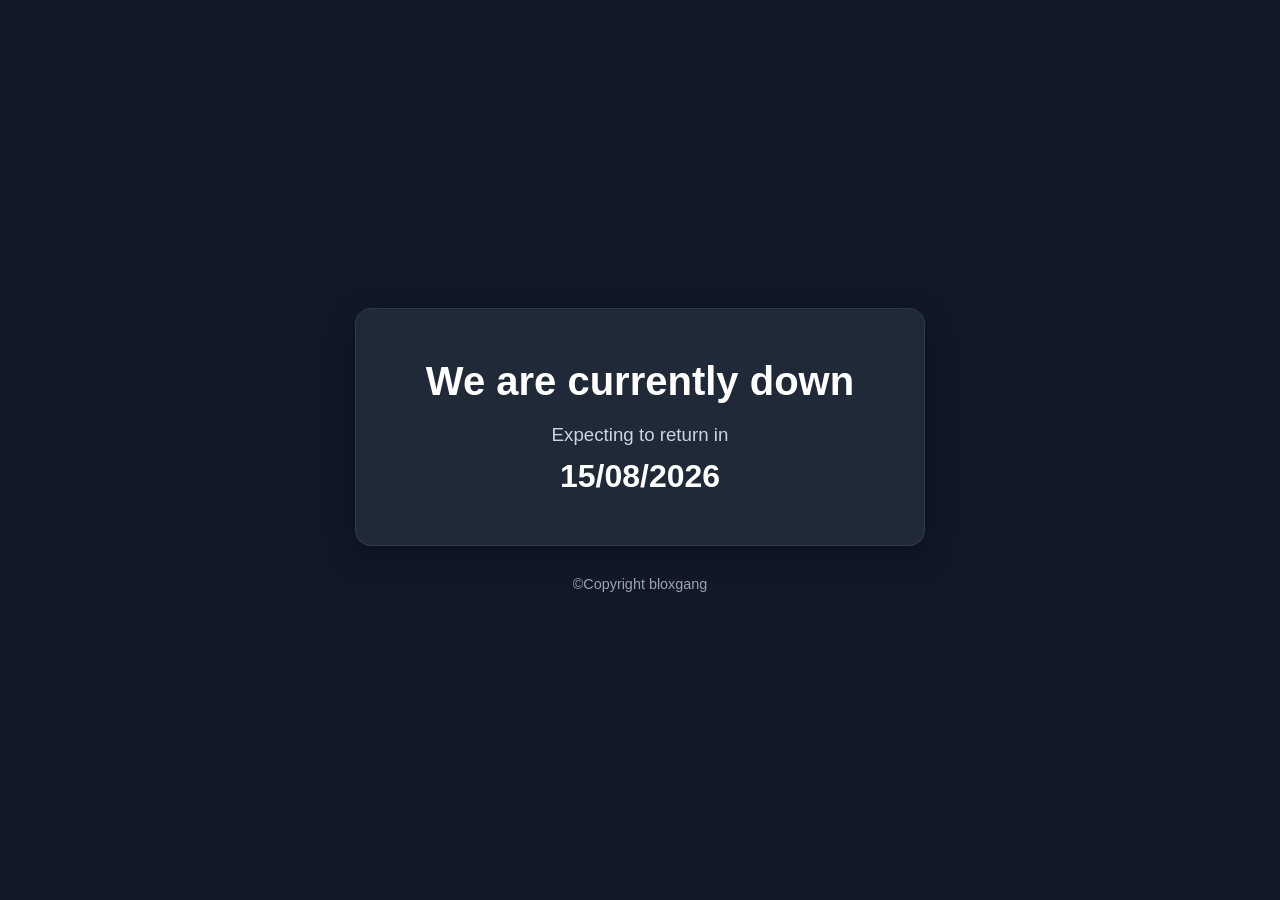
==== index.html @ ee3a2399 "Add favicon link to index.html" ====
<!DOCTYPE html>
<html lang="en">
<head>
    <meta charset="UTF-8">
    <meta name="viewport" content="width=device-width, initial-scale=1.0">
    <title>Maintenance - BloxGang</title>
    <link rel="icon" type="image/png" href="favicon-180.png" />
    <style>
        * {
            margin: 0;
            padding: 0;
            box-sizing: border-box;
            font-family: Arial, Helvetica, sans-serif;
        }

        body {
            background: #111827;
            color: #ffffff;
            display: flex;
            justify-content: center;
            align-items: center;
            min-height: 100vh;
            flex-direction: column;
        }

        .box {
            background: #1f2937;
            padding: 50px 70px;
            border-radius: 16px;
            text-align: center;
            box-shadow: 0 10px 30px rgba(0,0,0,0.35);
            border: 1px solid rgba(255,255,255,0.08);
        }

        h1 {
            font-size: 2.5rem;
            margin-bottom: 20px;
        }

        h3 {
            font-weight: normal;
            color: #cbd5e1;
            margin-bottom: 12px;
        }

        h2 {
            font-size: 2rem;
            font-weight: bold;
        }

        footer {
            margin-top: 30px;
            color: #9ca3af;
            font-size: 0.9rem;
        }
    </style>
</head>
<body>

    <div class="box">
        <h1>We are currently down</h1>
        <h3>Expecting to return in</h3>
        <h2><strong>15/08/2026</strong></h2>
    </div>

    <footer>
        &copy;Copyright bloxgang
    </footer>

</body>
</html>
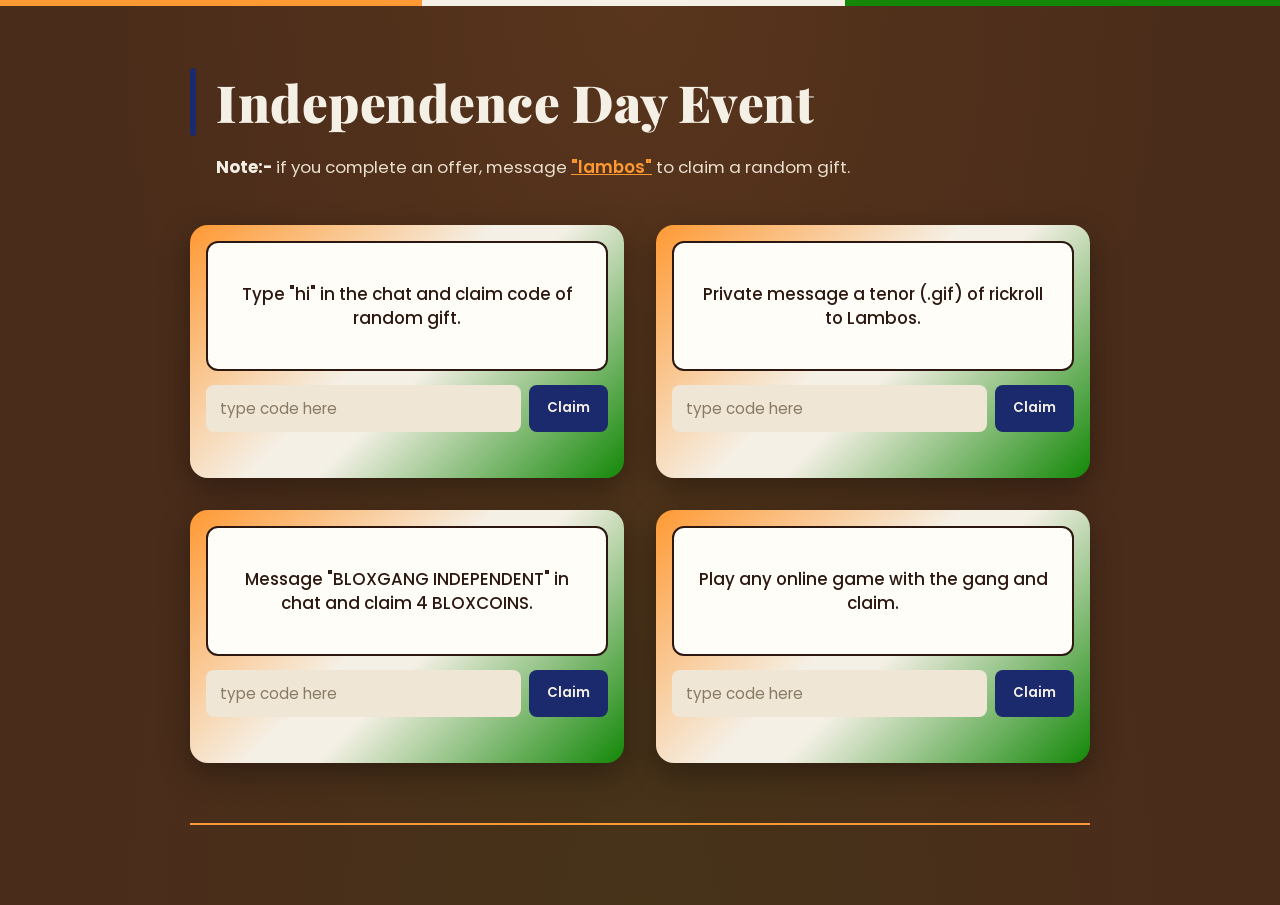
==== commit 04c8cf92: "Rename independence-day-event.html to index.html" ====
--- a/index.html
+++ b/index.html
@@ -1,71 +1,298 @@
 <!DOCTYPE html>
 <html lang="en">
 <head>
-    <meta charset="UTF-8">
-    <meta name="viewport" content="width=device-width, initial-scale=1.0">
-    <title>Maintenance - BloxGang</title>
-    <link rel="icon" type="image/png" href="favicon-180.png" />
-    <style>
-        * {
-            margin: 0;
-            padding: 0;
-            box-sizing: border-box;
-            font-family: Arial, Helvetica, sans-serif;
-        }
-
-        body {
-            background: #111827;
-            color: #ffffff;
-            display: flex;
-            justify-content: center;
-            align-items: center;
-            min-height: 100vh;
-            flex-direction: column;
-        }
-
-        .box {
-            background: #1f2937;
-            padding: 50px 70px;
-            border-radius: 16px;
-            text-align: center;
-            box-shadow: 0 10px 30px rgba(0,0,0,0.35);
-            border: 1px solid rgba(255,255,255,0.08);
-        }
-
-        h1 {
-            font-size: 2.5rem;
-            margin-bottom: 20px;
-        }
-
-        h3 {
-            font-weight: normal;
-            color: #cbd5e1;
-            margin-bottom: 12px;
-        }
-
-        h2 {
-            font-size: 2rem;
-            font-weight: bold;
-        }
-
-        footer {
-            margin-top: 30px;
-            color: #9ca3af;
-            font-size: 0.9rem;
-        }
-    </style>
+<meta charset="UTF-8">
+<meta name="viewport" content="width=device-width, initial-scale=1.0">
+<title>small leak</title>
+<link rel="icon" type="image/png" href="favicon-180.png" />
+<link rel="preconnect" href="https://fonts.googleapis.com">
+<link href="https://fonts.googleapis.com/css2?family=Playfair+Display:wght@700;900&family=Poppins:wght@400;500;600;700&display=swap" rel="stylesheet">
+<style>
+  :root{
+    --brown-deep:#2c1810;
+    --brown:#4a2c1a;
+    --brown-light:#6b3f22;
+    --saffron:#ff9933;
+    --white:#f5f0e6;
+    --green:#138808;
+    --chakra-blue:#1a2a6c;
+    --wrong-red:#c0392b;
+    --claimed-green:#2e7d32;
+  }
+
+  * { box-sizing: border-box; }
+
+  body{
+    margin:0;
+    min-height:100vh;
+    background:
+      radial-gradient(ellipse at top, rgba(255,153,51,0.08), transparent 60%),
+      radial-gradient(ellipse at bottom, rgba(19,136,8,0.08), transparent 60%),
+      var(--brown);
+    font-family:'Poppins', sans-serif;
+    color: var(--white);
+    padding: 48px 20px 80px;
+  }
+
+  .flag-strip{
+    position:fixed;
+    top:0; left:0; right:0;
+    height:6px;
+    background: linear-gradient(90deg, var(--saffron) 0 33%, var(--white) 33% 66%, var(--green) 66% 100%);
+    z-index: 10;
+  }
+
+  header{
+    max-width: 900px;
+    margin: 20px auto 8px;
+    display:flex;
+    align-items:center;
+    gap: 20px;
+  }
+
+  .bar{
+    width:6px;
+    align-self:stretch;
+    min-height: 60px;
+    background: var(--chakra-blue);
+    border-radius: 3px;
+  }
+
+  h1{
+    font-family:'Playfair Display', serif;
+    font-weight: 900;
+    font-size: clamp(2rem, 5vw, 3.2rem);
+    margin: 0;
+    color: var(--white);
+    letter-spacing: 0.5px;
+  }
+
+  .note{
+    max-width: 900px;
+    margin: 18px auto 44px;
+    font-size: 1.05rem;
+    line-height: 1.6;
+    color: #e9dfce;
+    padding-left: 26px;
+  }
+  .note b{ color: var(--white); }
+  .note .highlight{
+    text-decoration: underline;
+    text-decoration-color: var(--saffron);
+    font-weight: 600;
+    color: var(--saffron);
+  }
+
+  .grid{
+    max-width: 900px;
+    margin: 0 auto;
+    display:grid;
+    grid-template-columns: repeat(2, minmax(0,1fr));
+    gap: 32px;
+  }
+  @media (max-width: 640px){
+    .grid{ grid-template-columns: 1fr; }
+    header{ margin-left: 4px; }
+  }
+
+  .box{
+    border-radius: 18px;
+    padding: 16px;
+    background: linear-gradient(135deg, var(--saffron), var(--white) 45%, var(--white) 55%, var(--green));
+    box-shadow: 0 10px 30px rgba(0,0,0,0.35);
+    transition: transform 0.2s ease, box-shadow 0.2s ease;
+  }
+  .box:hover{
+    transform: translateY(-4px);
+    box-shadow: 0 16px 36px rgba(0,0,0,0.45);
+  }
+  @media (prefers-reduced-motion: reduce){
+    .box{ transition: none; }
+    .box:hover{ transform: none; }
+  }
+
+  .card{
+    background: #fffdf8;
+    border: 2px solid var(--brown-deep);
+    border-radius: 12px;
+    padding: 20px;
+    min-height: 130px;
+    display:flex;
+    align-items:center;
+    justify-content:center;
+    text-align:center;
+  }
+
+  .card p{
+    margin:0;
+    color: var(--brown-deep);
+    font-size: 1.05rem;
+    font-weight: 500;
+    line-height: 1.45;
+  }
+
+  .redeem-row{
+    margin-top: 14px;
+    display:flex;
+    gap: 8px;
+  }
+
+  .redeem-row input{
+    flex:1;
+    min-width: 0;
+    padding: 12px 14px;
+    border-radius: 8px;
+    border: none;
+    font-family:'Poppins', sans-serif;
+    font-size: 0.95rem;
+    background: #efe6d6;
+    color: var(--brown-deep);
+    outline-offset: 2px;
+  }
+  .redeem-row input:focus-visible{
+    outline: 3px solid var(--chakra-blue);
+  }
+  .redeem-row input::placeholder{ color: #8a7a63; }
+
+  .redeem-row button{
+    padding: 12px 18px;
+    border: none;
+    border-radius: 8px;
+    background: var(--chakra-blue);
+    color: var(--white);
+    font-weight: 600;
+    cursor: pointer;
+    font-family:'Poppins', sans-serif;
+    transition: background 0.15s ease;
+  }
+  .redeem-row button:hover{ background: #24397e; }
+  .redeem-row button:focus-visible{ outline: 3px solid var(--saffron); outline-offset: 2px; }
+  .redeem-row button:disabled{
+    background: #8a8a8a;
+    cursor: not-allowed;
+  }
+
+  .status{
+    margin-top: 10px;
+    min-height: 20px;
+    font-weight: 600;
+    font-size: 0.9rem;
+    text-align: center;
+  }
+  .status.wrong{ color: var(--wrong-red); }
+  .status.claimed{ color: var(--claimed-green); }
+
+  .box.is-claimed .card{
+    border-color: var(--claimed-green);
+  }
+
+  footer{
+    max-width: 900px;
+    margin: 60px auto 0;
+    border-top: 2px solid var(--saffron);
+  }
+</style>
 </head>
 <body>
 
-    <div class="box">
-        <h1>We are currently down</h1>
-        <h3>Expecting to return in</h3>
-        <h2><strong>15/08/2026</strong></h2>
-    </div>
-
-    <footer>
-        &copy;Copyright bloxgang
-    </footer>
+<div class="flag-strip"></div>
+
+<header>
+  <div class="bar"></div>
+  <h1>Independence Day Event</h1>
+</header>
+
+<p class="note">
+  <b>Note:-</b> if you complete an offer, message <span class="highlight">"lambos"</span> to claim a random gift.
+</p>
+
+<div class="grid">
+
+  <div class="box" data-code="BIG7">
+    <div class="card">
+      <p>Type "hi" in the chat and claim code of random gift.</p>
+    </div>
+    <div class="redeem-row">
+      <input type="text" placeholder="type code here" aria-label="Enter code for gift 1">
+      <button type="button">Claim</button>
+    </div>
+    <div class="status" role="status"></div>
+  </div>
+
+  <div class="box" data-code="RUBBERBAND">
+    <div class="card">
+      <p>Private message a tenor (.gif) of rickroll to Lambos.</p>
+    </div>
+    <div class="redeem-row">
+      <input type="text" placeholder="type code here" aria-label="Enter code for gift 2">
+      <button type="button">Claim</button>
+    </div>
+    <div class="status" role="status"></div>
+  </div>
+
+  <div class="box" data-code="LEGENDS">
+    <div class="card">
+      <p>Message "BLOXGANG INDEPENDENT" in chat and claim 4 BLOXCOINS.</p>
+    </div>
+    <div class="redeem-row">
+      <input type="text" placeholder="type code here" aria-label="Enter code for gift 3">
+      <button type="button">Claim</button>
+    </div>
+    <div class="status" role="status"></div>
+  </div>
+
+  <div class="box" data-code="900595">
+    <div class="card">
+      <p>Play any online game with the gang and claim.</p>
+    </div>
+    <div class="redeem-row">
+      <input type="text" placeholder="type code here" aria-label="Enter code for gift 4">
+      <button type="button">Claim</button>
+    </div>
+    <div class="status" role="status"></div>
+  </div>
+
+</div>
+
+<footer></footer>
+
+<script>
+  document.querySelectorAll('.box').forEach(function(box){
+    var correctCode = box.getAttribute('data-code').trim().toUpperCase();
+    var input = box.querySelector('input');
+    var button = box.querySelector('button');
+    var status = box.querySelector('.status');
+    var claimed = false;
+
+    function attemptClaim(){
+      if (claimed) return;
+      var entered = input.value.trim().toUpperCase();
+
+      if (entered.length === 0){
+        status.textContent = 'Enter a code first';
+        status.className = 'status wrong';
+        return;
+      }
+
+      if (entered === correctCode){
+        claimed = true;
+        status.textContent = 'claimed';
+        status.className = 'status claimed';
+        input.disabled = true;
+        button.disabled = true;
+        box.classList.add('is-claimed');
+      } else {
+        status.textContent = 'wrong';
+        status.className = 'status wrong';
+      }
+    }
+
+    button.addEventListener('click', attemptClaim);
+    input.addEventListener('keydown', function(e){
+      if (e.key === 'Enter') attemptClaim();
+    });
+  });
+</script>
 
 </body>
 </html>
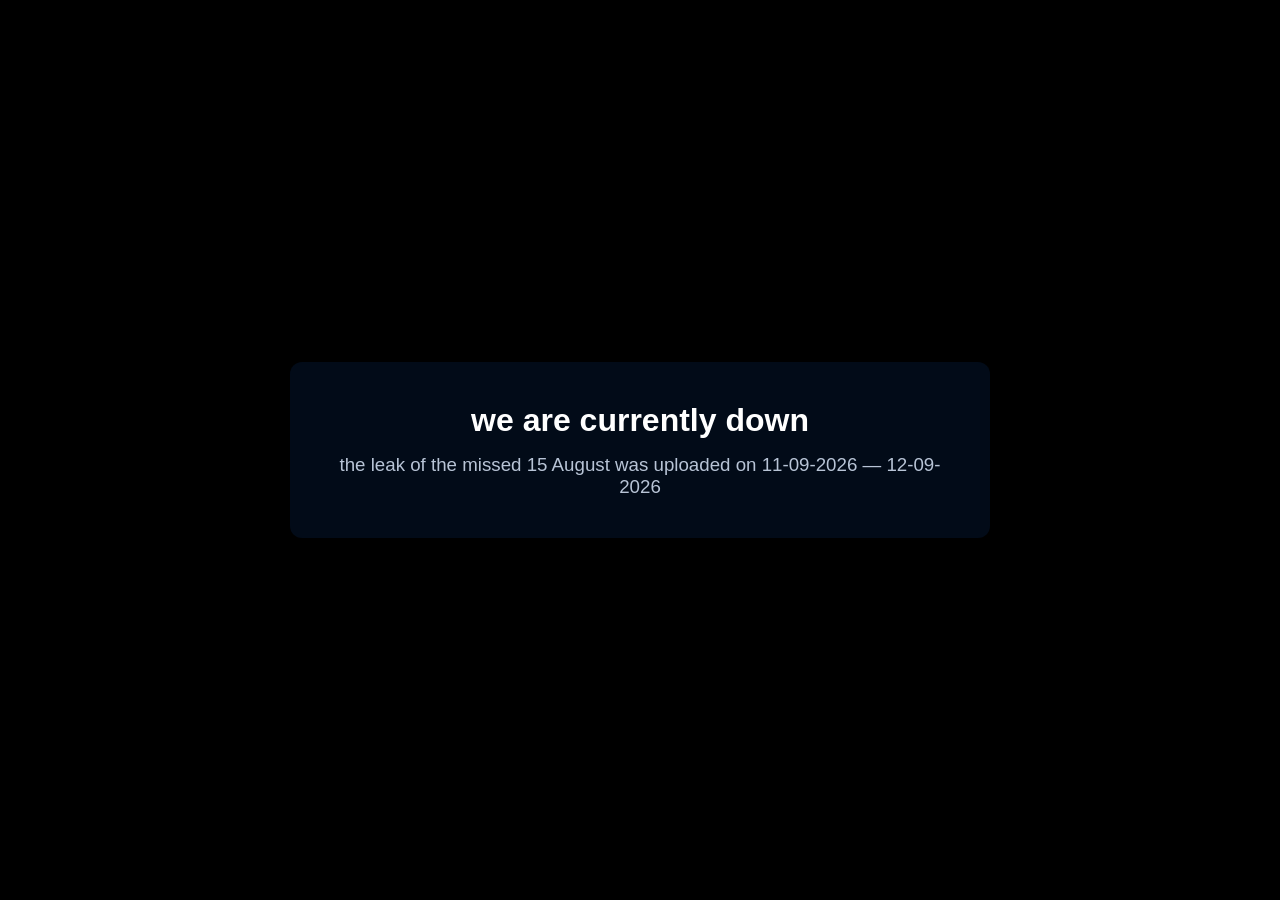
==== commit e8bed74a: "Add index.html for maintenance page" ====
--- a/index.html
+++ b/index.html
@@ -1,298 +1,49 @@
 <!DOCTYPE html>
 <html lang="en">
 <head>
-<meta charset="UTF-8">
-<meta name="viewport" content="width=device-width, initial-scale=1.0">
-<title>small leak</title>
-<link rel="icon" type="image/png" href="favicon-180.png" />
-<link rel="preconnect" href="https://fonts.googleapis.com">
-<link href="https://fonts.googleapis.com/css2?family=Playfair+Display:wght@700;900&family=Poppins:wght@400;500;600;700&display=swap" rel="stylesheet">
-<style>
-  :root{
-    --brown-deep:#2c1810;
-    --brown:#4a2c1a;
-    --brown-light:#6b3f22;
-    --saffron:#ff9933;
-    --white:#f5f0e6;
-    --green:#138808;
-    --chakra-blue:#1a2a6c;
-    --wrong-red:#c0392b;
-    --claimed-green:#2e7d32;
-  }
+  <meta charset="UTF-8">
+  <meta name="viewport" content="width=device-width, initial-scale=1.0">
+  <title>closed</title>
+  <link rel="icon" type="image/png" href="favicon-180.png" />
+  <style>
+    body {
+      margin: 0;
+      min-height: 100vh;
+      background: #000000;
+      color: #ffffff;
+      display: flex;
+      align-items: center;
+      justify-content: center;
+      font-family: Arial, sans-serif;
+    }
 
-  * { box-sizing: border-box; }
+    .box {
+      background: #020b18;
+      padding: 40px;
+      max-width: 700px;
+      width: 85%;
+      text-align: center;
+      border-radius: 12px;
+      box-sizing: border-box;
+    }
 
-  body{
-    margin:0;
-    min-height:100vh;
-    background:
-      radial-gradient(ellipse at top, rgba(255,153,51,0.08), transparent 60%),
-      radial-gradient(ellipse at bottom, rgba(19,136,8,0.08), transparent 60%),
-      var(--brown);
-    font-family:'Poppins', sans-serif;
-    color: var(--white);
-    padding: 48px 20px 80px;
-  }
+    h1 {
+      margin: 0 0 15px;
+    }
 
-  .flag-strip{
-    position:fixed;
-    top:0; left:0; right:0;
-    height:6px;
-    background: linear-gradient(90deg, var(--saffron) 0 33%, var(--white) 33% 66%, var(--green) 66% 100%);
-    z-index: 10;
-  }
-
-  header{
-    max-width: 900px;
-    margin: 20px auto 8px;
-    display:flex;
-    align-items:center;
-    gap: 20px;
-  }
-
-  .bar{
-    width:6px;
-    align-self:stretch;
-    min-height: 60px;
-    background: var(--chakra-blue);
-    border-radius: 3px;
-  }
-
-  h1{
-    font-family:'Playfair Display', serif;
-    font-weight: 900;
-    font-size: clamp(2rem, 5vw, 3.2rem);
-    margin: 0;
-    color: var(--white);
-    letter-spacing: 0.5px;
-  }
-
-  .note{
-    max-width: 900px;
-    margin: 18px auto 44px;
-    font-size: 1.05rem;
-    line-height: 1.6;
-    color: #e9dfce;
-    padding-left: 26px;
-  }
-  .note b{ color: var(--white); }
-  .note .highlight{
-    text-decoration: underline;
-    text-decoration-color: var(--saffron);
-    font-weight: 600;
-    color: var(--saffron);
-  }
-
-  .grid{
-    max-width: 900px;
-    margin: 0 auto;
-    display:grid;
-    grid-template-columns: repeat(2, minmax(0,1fr));
-    gap: 32px;
-  }
-  @media (max-width: 640px){
-    .grid{ grid-template-columns: 1fr; }
-    header{ margin-left: 4px; }
-  }
-
-  .box{
-    border-radius: 18px;
-    padding: 16px;
-    background: linear-gradient(135deg, var(--saffron), var(--white) 45%, var(--white) 55%, var(--green));
-    box-shadow: 0 10px 30px rgba(0,0,0,0.35);
-    transition: transform 0.2s ease, box-shadow 0.2s ease;
-  }
-  .box:hover{
-    transform: translateY(-4px);
-    box-shadow: 0 16px 36px rgba(0,0,0,0.45);
-  }
-  @media (prefers-reduced-motion: reduce){
-    .box{ transition: none; }
-    .box:hover{ transform: none; }
-  }
-
-  .card{
-    background: #fffdf8;
-    border: 2px solid var(--brown-deep);
-    border-radius: 12px;
-    padding: 20px;
-    min-height: 130px;
-    display:flex;
-    align-items:center;
-    justify-content:center;
-    text-align:center;
-  }
-
-  .card p{
-    margin:0;
-    color: var(--brown-deep);
-    font-size: 1.05rem;
-    font-weight: 500;
-    line-height: 1.45;
-  }
-
-  .redeem-row{
-    margin-top: 14px;
-    display:flex;
-    gap: 8px;
-  }
-
-  .redeem-row input{
-    flex:1;
-    min-width: 0;
-    padding: 12px 14px;
-    border-radius: 8px;
-    border: none;
-    font-family:'Poppins', sans-serif;
-    font-size: 0.95rem;
-    background: #efe6d6;
-    color: var(--brown-deep);
-    outline-offset: 2px;
-  }
-  .redeem-row input:focus-visible{
-    outline: 3px solid var(--chakra-blue);
-  }
-  .redeem-row input::placeholder{ color: #8a7a63; }
-
-  .redeem-row button{
-    padding: 12px 18px;
-    border: none;
-    border-radius: 8px;
-    background: var(--chakra-blue);
-    color: var(--white);
-    font-weight: 600;
-    cursor: pointer;
-    font-family:'Poppins', sans-serif;
-    transition: background 0.15s ease;
-  }
-  .redeem-row button:hover{ background: #24397e; }
-  .redeem-row button:focus-visible{ outline: 3px solid var(--saffron); outline-offset: 2px; }
-  .redeem-row button:disabled{
-    background: #8a8a8a;
-    cursor: not-allowed;
-  }
-
-  .status{
-    margin-top: 10px;
-    min-height: 20px;
-    font-weight: 600;
-    font-size: 0.9rem;
-    text-align: center;
-  }
-  .status.wrong{ color: var(--wrong-red); }
-  .status.claimed{ color: var(--claimed-green); }
-
-  .box.is-claimed .card{
-    border-color: var(--claimed-green);
-  }
-
-  footer{
-    max-width: 900px;
-    margin: 60px auto 0;
-    border-top: 2px solid var(--saffron);
-  }
-</style>
+    h3 {
+      margin: 0;
+      color: #b8c4d6;
+      font-weight: normal;
+    }
+  </style>
 </head>
 <body>
 
-<div class="flag-strip"></div>
-
-<header>
-  <div class="bar"></div>
-  <h1>Independence Day Event</h1>
-</header>
-
-<p class="note">
-  <b>Note:-</b> if you complete an offer, message <span class="highlight">"lambos"</span> to claim a random gift.
-</p>
-
-<div class="grid">
-
-  <div class="box" data-code="BIG7">
-    <div class="card">
-      <p>Type "hi" in the chat and claim code of random gift.</p>
-    </div>
-    <div class="redeem-row">
-      <input type="text" placeholder="type code here" aria-label="Enter code for gift 1">
-      <button type="button">Claim</button>
-    </div>
-    <div class="status" role="status"></div>
+  <div class="box">
+    <h1>we are currently down</h1>
+    <h3>the leak of the missed 15 August was uploaded on 11-09-2026 — 12-09-2026</h3>
   </div>
-
-  <div class="box" data-code="RUBBERBAND">
-    <div class="card">
-      <p>Private message a tenor (.gif) of rickroll to Lambos.</p>
-    </div>
-    <div class="redeem-row">
-      <input type="text" placeholder="type code here" aria-label="Enter code for gift 2">
-      <button type="button">Claim</button>
-    </div>
-    <div class="status" role="status"></div>
-  </div>
-
-  <div class="box" data-code="LEGENDS">
-    <div class="card">
-      <p>Message "BLOXGANG INDEPENDENT" in chat and claim 4 BLOXCOINS.</p>
-    </div>
-    <div class="redeem-row">
-      <input type="text" placeholder="type code here" aria-label="Enter code for gift 3">
-      <button type="button">Claim</button>
-    </div>
-    <div class="status" role="status"></div>
-  </div>
-
-  <div class="box" data-code="900595">
-    <div class="card">
-      <p>Play any online game with the gang and claim.</p>
-    </div>
-    <div class="redeem-row">
-      <input type="text" placeholder="type code here" aria-label="Enter code for gift 4">
-      <button type="button">Claim</button>
-    </div>
-    <div class="status" role="status"></div>
-  </div>
-
-</div>
-
-<footer></footer>
-
-<script>
-  document.querySelectorAll('.box').forEach(function(box){
-    var correctCode = box.getAttribute('data-code').trim().toUpperCase();
-    var input = box.querySelector('input');
-    var button = box.querySelector('button');
-    var status = box.querySelector('.status');
-    var claimed = false;
-
-    function attemptClaim(){
-      if (claimed) return;
-      var entered = input.value.trim().toUpperCase();
-
-      if (entered.length === 0){
-        status.textContent = 'Enter a code first';
-        status.className = 'status wrong';
-        return;
-      }
-
-      if (entered === correctCode){
-        claimed = true;
-        status.textContent = 'claimed';
-        status.className = 'status claimed';
-        input.disabled = true;
-        button.disabled = true;
-        box.classList.add('is-claimed');
-      } else {
-        status.textContent = 'wrong';
-        status.className = 'status wrong';
-      }
-    }
-
-    button.addEventListener('click', attemptClaim);
-    input.addEventListener('keydown', function(e){
-      if (e.key === 'Enter') attemptClaim();
-    });
-  });
-</script>
 
 </body>
 </html>
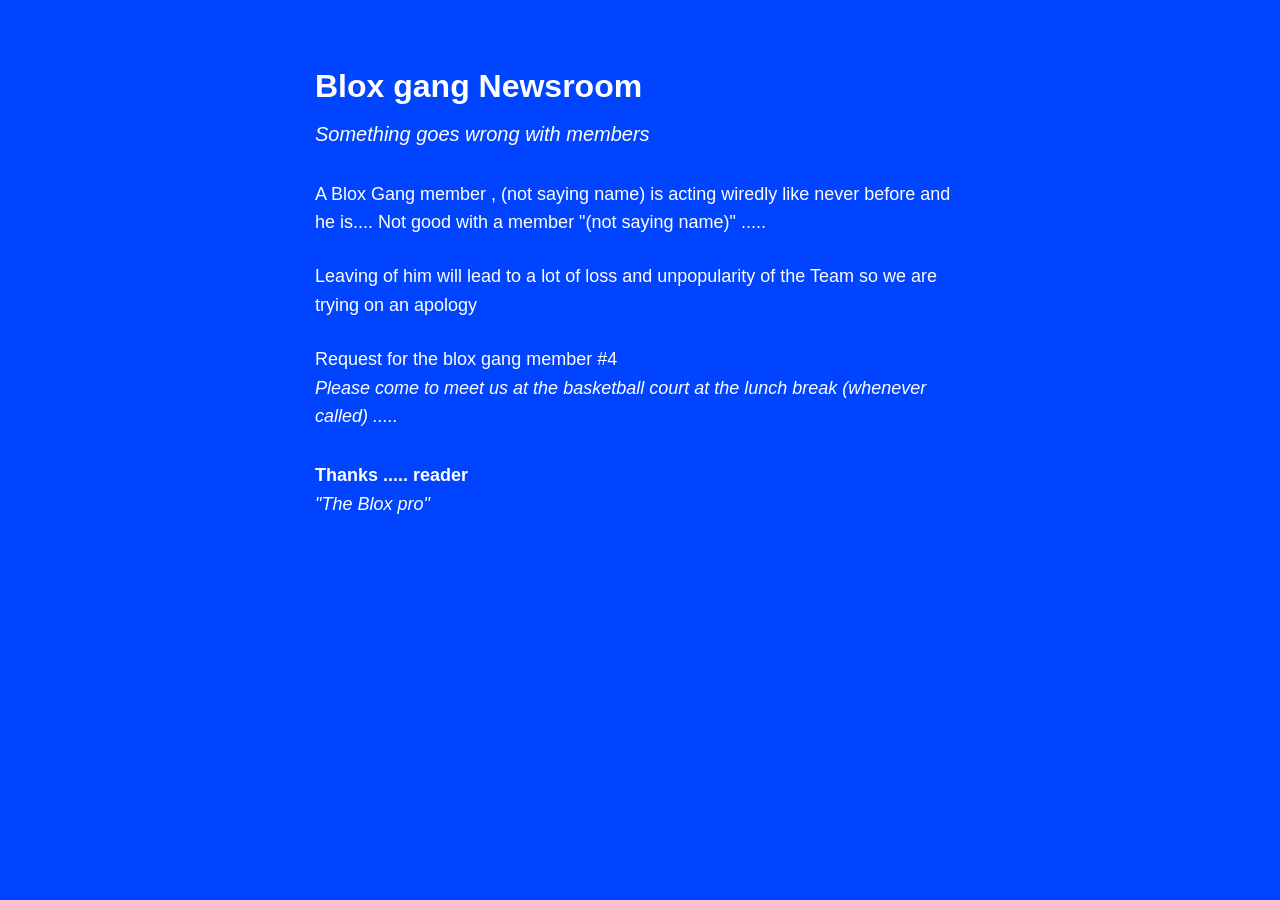
==== commit c19d921f: "Add initial HTML structure for Blox gang Newsroom" ====
--- a/index.html
+++ b/index.html
@@ -1,49 +1,70 @@
 <!DOCTYPE html>
 <html lang="en">
 <head>
-  <meta charset="UTF-8">
-  <meta name="viewport" content="width=device-width, initial-scale=1.0">
-  <title>closed</title>
+    <meta charset="UTF-8">
+    <meta name="viewport" content="width=device-width, initial-scale=1.0">
+    <title>Blox gang Newsroom</title>
   <link rel="icon" type="image/png" href="favicon-180.png" />
-  <style>
-    body {
-      margin: 0;
-      min-height: 100vh;
-      background: #000000;
-      color: #ffffff;
-      display: flex;
-      align-items: center;
-      justify-content: center;
-      font-family: Arial, sans-serif;
-    }
+    <style>
+        body {
+            background-color: #0044ff; /* Blue background */
+            color: #ffffff;            /* White text */
+            font-family: Arial, sans-serif;
+            line-height: 1.6;
+            padding: 40px;
+            max-width: 650px;
+            margin: 0 auto;
+        }
 
-    .box {
-      background: #020b18;
-      padding: 40px;
-      max-width: 700px;
-      width: 85%;
-      text-align: center;
-      border-radius: 12px;
-      box-sizing: border-box;
-    }
+        h1 {
+            font-size: 32px;
+            font-weight: bold;
+            margin-bottom: 5px;
+        }
 
-    h1 {
-      margin: 0 0 15px;
-    }
+        .subtitle {
+            font-size: 20px;
+            font-style: italic;
+            margin-top: 0;
+            margin-bottom: 30px;
+        }
 
-    h3 {
-      margin: 0;
-      color: #b8c4d6;
-      font-weight: normal;
-    }
-  </style>
+        p {
+            font-size: 18px;
+            margin-bottom: 25px;
+        }
+
+        .italic-para {
+            font-style: italic;
+        }
+
+        .author {
+            margin-top: 30px;
+            font-size: 18px;
+        }
+
+        .author-title {
+            font-style: italic;
+            font-weight: normal;
+        }
+    </style>
 </head>
 <body>
 
-  <div class="box">
-    <h1>we are currently down</h1>
-    <h3>the leak of the missed 15 August was uploaded on 11-09-2026 — 12-09-2026</h3>
-  </div>
+    <h1>Blox gang Newsroom</h1>
+    <p class="subtitle">Something goes wrong with members</p>
+
+    <p>A Blox Gang member , (not saying name) is acting wiredly like never before and he is.... Not good with a member "(not saying name)" .....</p>
+
+    <p>Leaving of him will lead to a lot of loss and unpopularity of the Team so we are trying on an apology</p>
+
+    <p>Request for the blox gang member #4<br>
+    <span class="italic-para">Please come to meet us at the basketball court at the lunch break (whenever called) .....</span></p>
+
+    <div class="author">
+        <p><strong>Thanks ..... reader</strong><br>
+        <span class="author-title">"The Blox pro"</span></p>
+    </div>
 
 </body>
 </html>
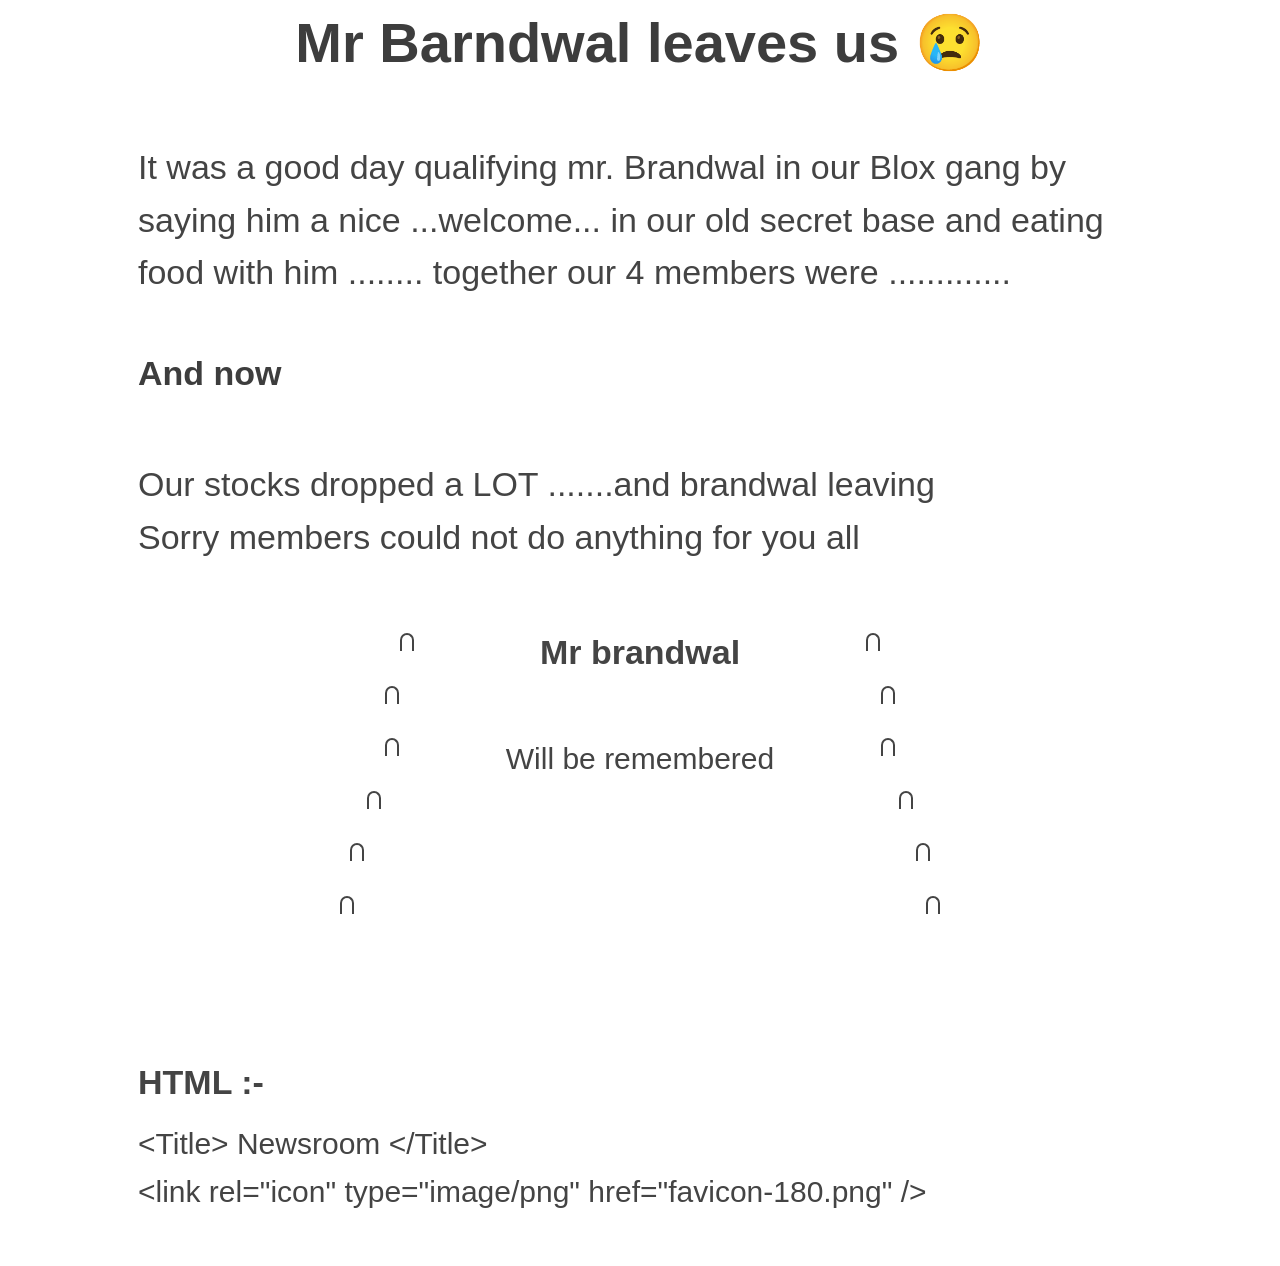
==== commit dfcccfdb: "Create memorial page for Mr. Barndwal This HTML file contains the structure and styling for a memori" ====
--- a/index.html
+++ b/index.html
@@ -3,67 +3,210 @@
 <head>
     <meta charset="UTF-8">
     <meta name="viewport" content="width=device-width, initial-scale=1.0">
-    <title>Blox gang Newsroom</title>
-  <link rel="icon" type="image/png" href="favicon-180.png" />
+
+    <title>Newsroom</title>
+
+    <link rel="icon" type="image/png" href="favicon-180.png">
+
     <style>
+        * {
+            box-sizing: border-box;
+        }
+
         body {
-            background-color: #0044ff; /* Blue background */
-            color: #ffffff;            /* White text */
-            font-family: Arial, sans-serif;
+            margin: 0;
+            padding: 0;
+            font-family: Arial, Helvetica, sans-serif;
+            color: #444;
+            background: #fff;
+        }
+
+        .container {
+            width: 100%;
+            max-width: 1100px;
+            margin: 0 auto;
+            padding: 10px 48px 50px;
+        }
+
+        h1 {
+            text-align: center;
+            font-size: 56px;
+            margin: 0 0 65px;
+            font-weight: 700;
+            color: #3d3d3d;
+        }
+
+        .intro {
+            font-size: 34px;
+            line-height: 1.55;
+            margin-bottom: 55px;
+        }
+
+        .section-title {
+            font-size: 34px;
+            font-weight: 700;
+            margin: 0 0 65px;
+            color: #3d3d3d;
+        }
+
+        .message {
+            font-size: 34px;
+            line-height: 1.55;
+            margin-bottom: 70px;
+        }
+
+        .memorial {
+            position: relative;
+            width: 650px;
+            max-width: 100%;
+            margin: 0 auto 70px;
+            text-align: center;
+            min-height: 360px;
+        }
+
+        .memorial h2 {
+            font-size: 34px;
+            margin: 65px 0 70px;
+            font-weight: 700;
+            color: #444;
+        }
+
+        .memorial p {
+            font-size: 30px;
+            margin: 0;
+            color: #444;
+        }
+
+        /* Decorative marks around the memorial */
+        .mark {
+            position: absolute;
+            width: 14px;
+            height: 18px;
+            border: 2px solid #444;
+            border-bottom: 0;
+            border-radius: 12px 12px 0 0;
+        }
+
+        .left-1  { left: 85px;  top: 0; }
+        .left-2  { left: 70px;  top: 53px; }
+        .left-3  { left: 70px;  top: 105px; }
+        .left-4  { left: 52px;  top: 158px; }
+        .left-5  { left: 35px;  top: 210px; }
+        .left-6  { left: 25px;  top: 263px; }
+
+        .right-1 { right: 85px; top: 0; }
+        .right-2 { right: 70px; top: 53px; }
+        .right-3 { right: 70px; top: 105px; }
+        .right-4 { right: 52px; top: 158px; }
+        .right-5 { right: 35px; top: 210px; }
+        .right-6 { right: 25px; top: 263px; }
+
+        .html-section {
+            margin-top: 40px;
+        }
+
+        .html-section h2 {
+            font-size: 34px;
+            margin-bottom: 18px;
+        }
+
+        .code-line {
+            font-family: Arial, Helvetica, sans-serif;
+            font-size: 30px;
             line-height: 1.6;
-            padding: 40px;
-            max-width: 650px;
-            margin: 0 auto;
-        }
-
-        h1 {
-            font-size: 32px;
-            font-weight: bold;
-            margin-bottom: 5px;
-        }
-
-        .subtitle {
-            font-size: 20px;
-            font-style: italic;
-            margin-top: 0;
-            margin-bottom: 30px;
-        }
-
-        p {
-            font-size: 18px;
-            margin-bottom: 25px;
-        }
-
-        .italic-para {
-            font-style: italic;
-        }
-
-        .author {
-            margin-top: 30px;
-            font-size: 18px;
-        }
-
-        .author-title {
-            font-style: italic;
-            font-weight: normal;
+            color: #444;
+        }
+
+        @media (max-width: 700px) {
+            .container {
+                padding: 15px 25px 40px;
+            }
+
+            h1 {
+                font-size: 40px;
+                margin-bottom: 45px;
+            }
+
+            .intro,
+            .section-title,
+            .message {
+                font-size: 25px;
+            }
+
+            .memorial h2 {
+                font-size: 28px;
+            }
+
+            .memorial p {
+                font-size: 24px;
+            }
+
+            .html-section h2 {
+                font-size: 28px;
+            }
+
+            .code-line {
+                font-size: 22px;
+            }
         }
     </style>
 </head>
+
 <body>
 
-    <h1>Blox gang Newsroom</h1>
-    <p class="subtitle">Something goes wrong with members</p>
-
-    <p>A Blox Gang member , (not saying name) is acting wiredly like never before and he is.... Not good with a member "(not saying name)" .....</p>
-
-    <p>Leaving of him will lead to a lot of loss and unpopularity of the Team so we are trying on an apology</p>
-
-    <p>Request for the blox gang member #4<br>
-    <span class="italic-para">Please come to meet us at the basketball court at the lunch break (whenever called) .....</span></p>
-
-    <div class="author">
-        <p><strong>Thanks ..... reader</strong><br>
-        <span class="author-title">"The Blox pro"</span></p>
+    <div class="container">
+
+        <h1>Mr Barndwal leaves us 😢</h1>
+
+        <p class="intro">
+            It was a good day qualifying mr. Brandwal in our Blox gang by
+            saying him a nice ...welcome... in our old secret base and eating
+            food with him ........ together our 4 members were .............
+        </p>
+
+        <h2 class="section-title">And now</h2>
+
+        <p class="message">
+            Our stocks dropped a LOT .......and brandwal leaving<br>
+            Sorry members could not do anything for you all
+        </p>
+
+        <div class="memorial">
+
+            <span class="mark left-1"></span>
+            <span class="mark left-2"></span>
+            <span class="mark left-3"></span>
+            <span class="mark left-4"></span>
+            <span class="mark left-5"></span>
+            <span class="mark left-6"></span>
+
+            <span class="mark right-1"></span>
+            <span class="mark right-2"></span>
+            <span class="mark right-3"></span>
+            <span class="mark right-4"></span>
+            <span class="mark right-5"></span>
+            <span class="mark right-6"></span>
+
+            <h2>Mr brandwal</h2>
+            <p>Will be remembered</p>
+
+        </div>
+
+        <div class="html-section">
+
+            <h2>HTML :-</h2>
+
+            <div class="code-line">
+                &lt;Title&gt; Newsroom &lt;/Title&gt;
+            </div>
+
+            <div class="code-line">
+                &lt;link rel="icon" type="image/png"
+                href="favicon-180.png" /&gt;
+            </div>
+
+        </div>
+
     </div>
 
 </body>
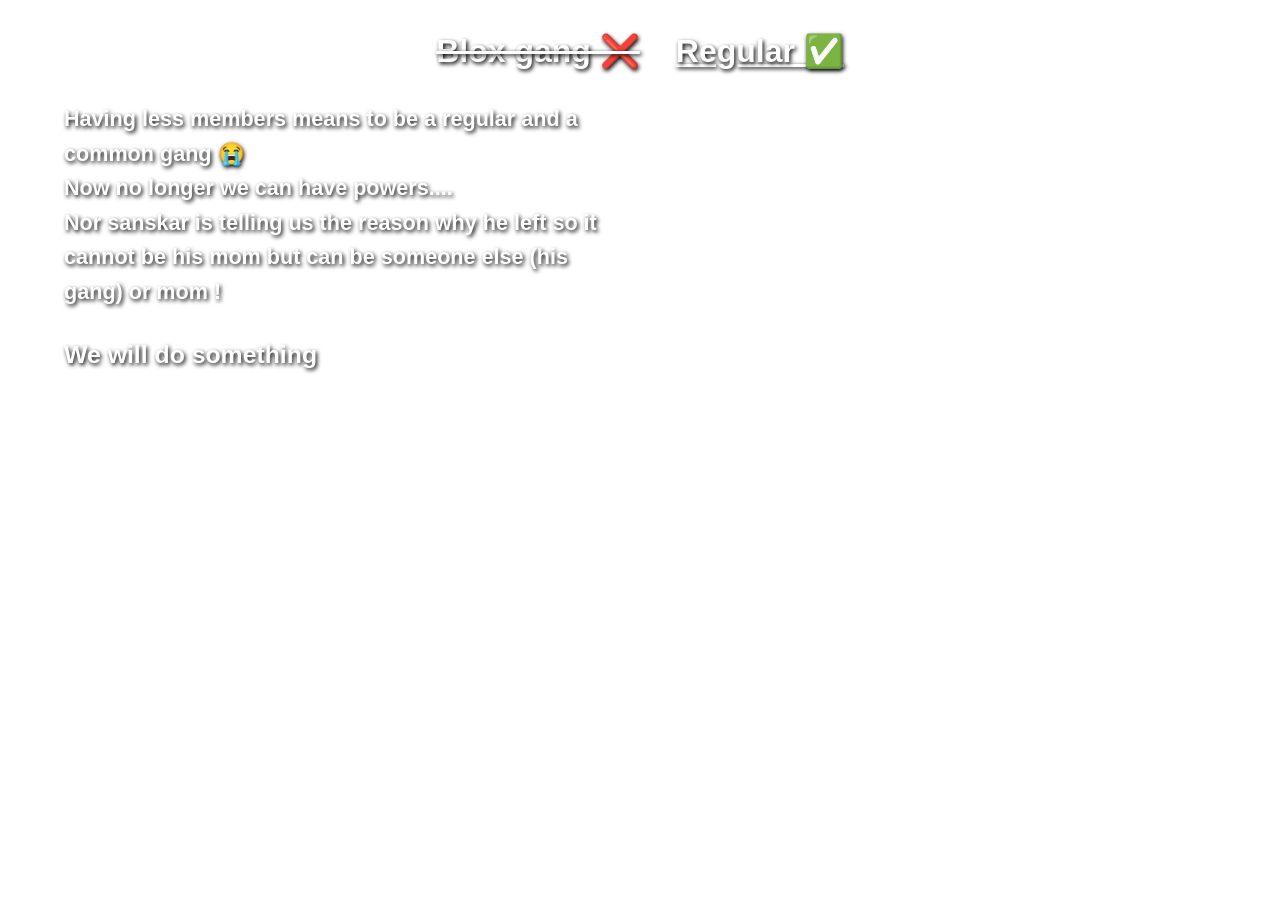
==== commit 1606dcf9: "Add initial HTML structure and styling" ====
--- a/index.html
+++ b/index.html
@@ -1,210 +1,84 @@
 <!DOCTYPE html>
-<html lang="en">
+<html>
 <head>
-    <meta charset="UTF-8">
-    <meta name="viewport" content="width=device-width, initial-scale=1.0">
-
-    <title>Newsroom</title>
-
-    <link rel="icon" type="image/png" href="favicon-180.png">
-
+    <title>Regular</title>
+<link rel="icon" type="image/png" href="favicon-180.png" />
     <style>
-        * {
-            box-sizing: border-box;
+        html, body {
+            margin: 0;
+            padding: 0;
+            width: 100%;
+            min-height: 100%;
         }
 
         body {
-            margin: 0;
-            padding: 0;
-            font-family: Arial, Helvetica, sans-serif;
-            color: #444;
-            background: #fff;
+            background-image: url("IMG_1245.jpeg");
+            background-size: cover;
+            background-position: center;
+            background-repeat: no-repeat;
+            background-attachment: fixed;
+
+            color: white;
+            font-family: Arial, sans-serif;
+            font-weight: bold;
+
+            zoom: 80%;
         }
 
-        .container {
-            width: 100%;
-            max-width: 1100px;
-            margin: 0 auto;
-            padding: 10px 48px 50px;
+        .content {
+            width: 90%;
+            margin: 40px auto;
+            text-shadow: 2px 2px 5px black;
         }
 
-        h1 {
-            text-align: center;
-            font-size: 56px;
-            margin: 0 0 65px;
-            font-weight: 700;
-            color: #3d3d3d;
+        .heading {
+            display: flex;
+            justify-content: center;
+            gap: 45px;
+            font-size: 40px;
+            margin-bottom: 40px;
         }
 
-        .intro {
-            font-size: 34px;
-            line-height: 1.55;
-            margin-bottom: 55px;
+        .deleted {
+            text-decoration: line-through;
         }
 
-        .section-title {
-            font-size: 34px;
-            font-weight: 700;
-            margin: 0 0 65px;
-            color: #3d3d3d;
+        .regular {
+            text-decoration: underline;
         }
 
-        .message {
-            font-size: 34px;
-            line-height: 1.55;
-            margin-bottom: 70px;
+        .text {
+            font-size: 27px;
+            line-height: 1.6;
         }
 
-        .memorial {
-            position: relative;
-            width: 650px;
-            max-width: 100%;
-            margin: 0 auto 70px;
-            text-align: center;
-            min-height: 360px;
-        }
-
-        .memorial h2 {
-            font-size: 34px;
-            margin: 65px 0 70px;
-            font-weight: 700;
-            color: #444;
-        }
-
-        .memorial p {
-            font-size: 30px;
-            margin: 0;
-            color: #444;
-        }
-
-        /* Decorative marks around the memorial */
-        .mark {
-            position: absolute;
-            width: 14px;
-            height: 18px;
-            border: 2px solid #444;
-            border-bottom: 0;
-            border-radius: 12px 12px 0 0;
-        }
-
-        .left-1  { left: 85px;  top: 0; }
-        .left-2  { left: 70px;  top: 53px; }
-        .left-3  { left: 70px;  top: 105px; }
-        .left-4  { left: 52px;  top: 158px; }
-        .left-5  { left: 35px;  top: 210px; }
-        .left-6  { left: 25px;  top: 263px; }
-
-        .right-1 { right: 85px; top: 0; }
-        .right-2 { right: 70px; top: 53px; }
-        .right-3 { right: 70px; top: 105px; }
-        .right-4 { right: 52px; top: 158px; }
-        .right-5 { right: 35px; top: 210px; }
-        .right-6 { right: 25px; top: 263px; }
-
-        .html-section {
+        .last {
             margin-top: 40px;
-        }
-
-        .html-section h2 {
-            font-size: 34px;
-            margin-bottom: 18px;
-        }
-
-        .code-line {
-            font-family: Arial, Helvetica, sans-serif;
-            font-size: 30px;
-            line-height: 1.6;
-            color: #444;
-        }
-
-        @media (max-width: 700px) {
-            .container {
-                padding: 15px 25px 40px;
-            }
-
-            h1 {
-                font-size: 40px;
-                margin-bottom: 45px;
-            }
-
-            .intro,
-            .section-title,
-            .message {
-                font-size: 25px;
-            }
-
-            .memorial h2 {
-                font-size: 28px;
-            }
-
-            .memorial p {
-                font-size: 24px;
-            }
-
-            .html-section h2 {
-                font-size: 28px;
-            }
-
-            .code-line {
-                font-size: 22px;
-            }
+            font-size: 31px;
         }
     </style>
 </head>
 
 <body>
 
-    <div class="container">
+    <div class="content">
 
-        <h1>Mr Barndwal leaves us 😢</h1>
-
-        <p class="intro">
-            It was a good day qualifying mr. Brandwal in our Blox gang by
-            saying him a nice ...welcome... in our old secret base and eating
-            food with him ........ together our 4 members were .............
-        </p>
-
-        <h2 class="section-title">And now</h2>
-
-        <p class="message">
-            Our stocks dropped a LOT .......and brandwal leaving<br>
-            Sorry members could not do anything for you all
-        </p>
-
-        <div class="memorial">
-
-            <span class="mark left-1"></span>
-            <span class="mark left-2"></span>
-            <span class="mark left-3"></span>
-            <span class="mark left-4"></span>
-            <span class="mark left-5"></span>
-            <span class="mark left-6"></span>
-
-            <span class="mark right-1"></span>
-            <span class="mark right-2"></span>
-            <span class="mark right-3"></span>
-            <span class="mark right-4"></span>
-            <span class="mark right-5"></span>
-            <span class="mark right-6"></span>
-
-            <h2>Mr brandwal</h2>
-            <p>Will be remembered</p>
-
+        <div class="heading">
+            <span class="deleted">Blox gang ❌</span>
+            <span class="regular">Regular ✅</span>
         </div>
 
-        <div class="html-section">
+        <div class="text">
+            Having less members means to be a regular and a<br>
+            common gang 😭<br>
+            Now no longer we can have powers....<br>
+            Nor sanskar is telling us the reason why he left so it<br>
+            cannot be his mom but can be someone else (his<br>
+            gang) or mom !
+        </div>
 
-            <h2>HTML :-</h2>
-
-            <div class="code-line">
-                &lt;Title&gt; Newsroom &lt;/Title&gt;
-            </div>
-
-            <div class="code-line">
-                &lt;link rel="icon" type="image/png"
-                href="favicon-180.png" /&gt;
-            </div>
-
+        <div class="last">
+            We will do something
         </div>
 
     </div>
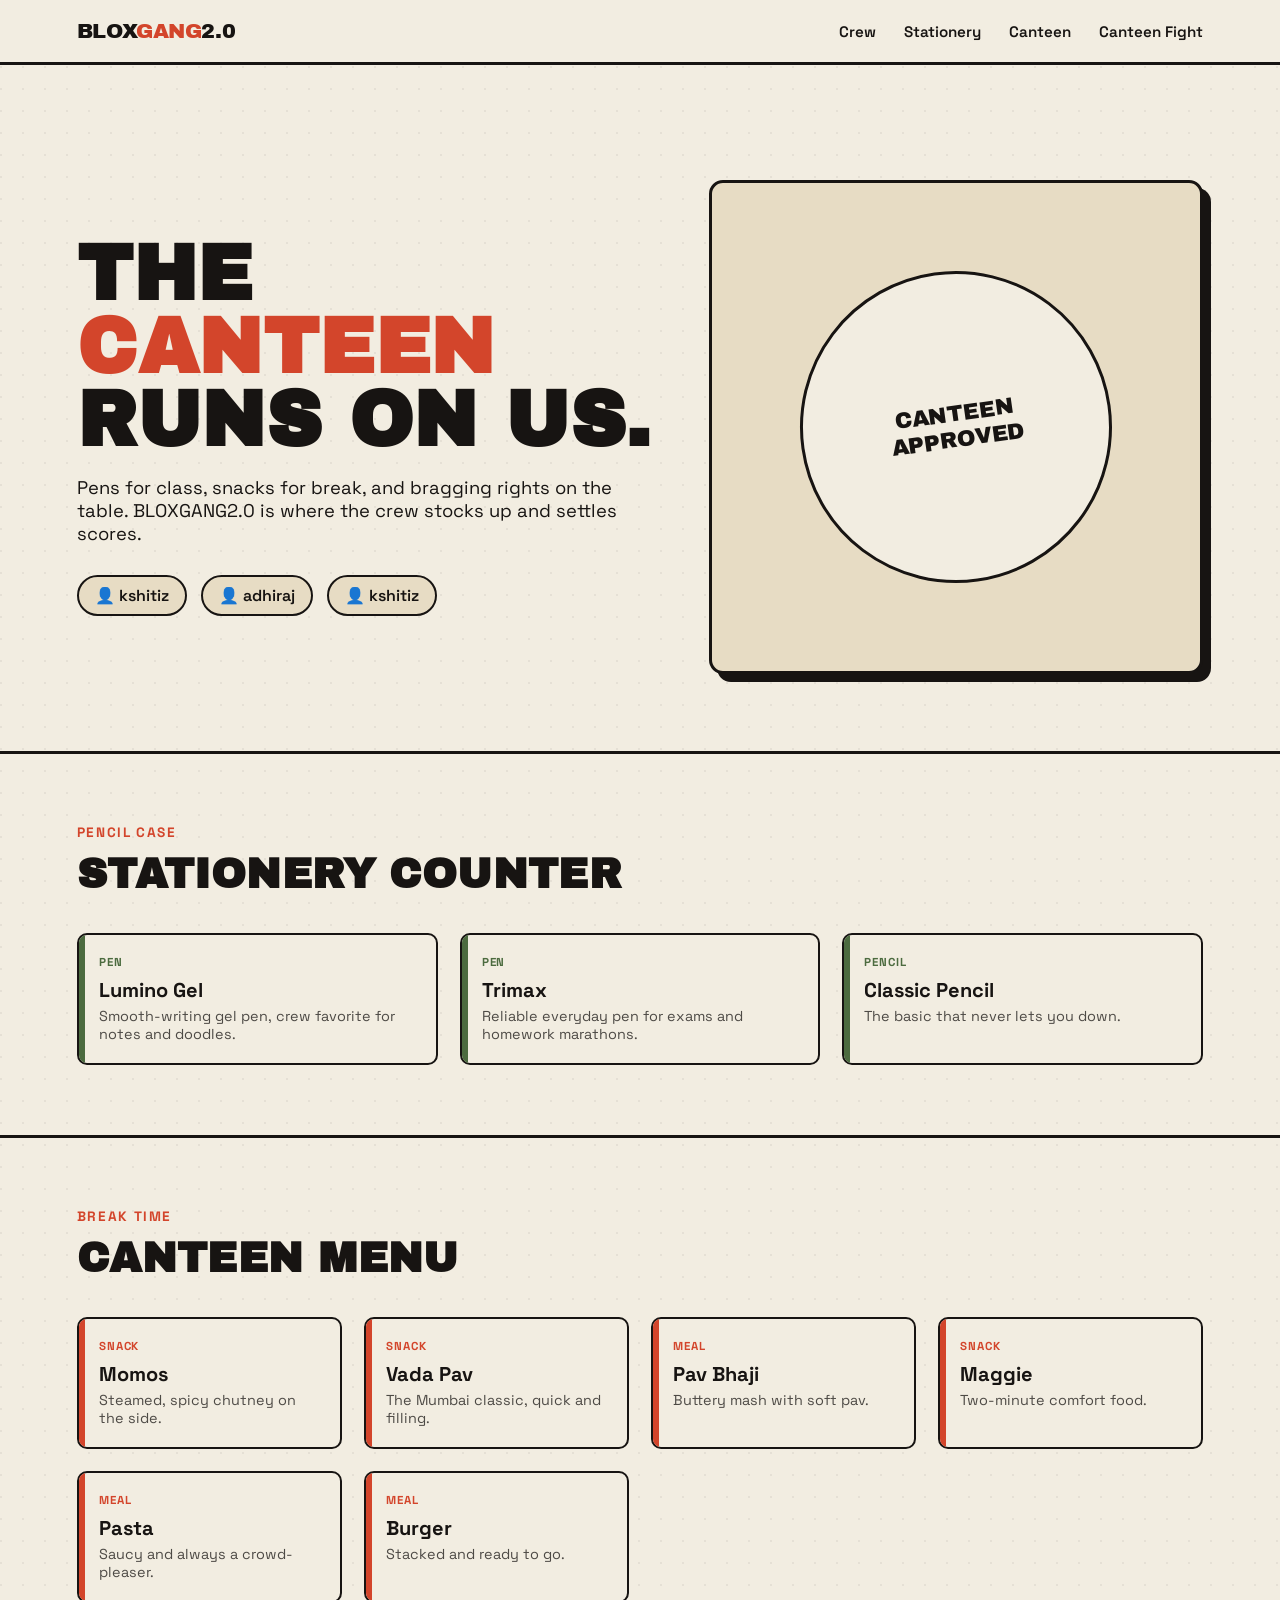
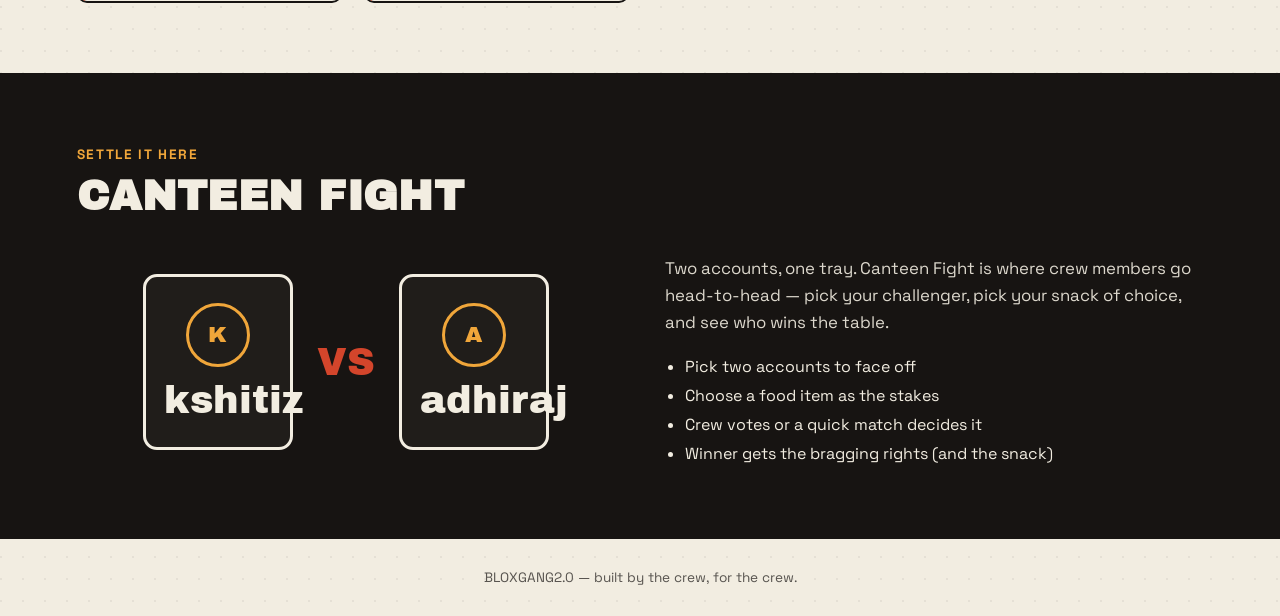
==== commit c499df01: "Add initial index.html for BLOXGANG2.0 website This is the initial commit of the index.html file, wh" ====
--- a/index.html
+++ b/index.html
@@ -1,87 +1,209 @@
 <!DOCTYPE html>
-<html>
+<html lang="en">
 <head>
-    <title>Regular</title>
-<link rel="icon" type="image/png" href="favicon-180.png" />
-    <style>
-        html, body {
-            margin: 0;
-            padding: 0;
-            width: 100%;
-            min-height: 100%;
-        }
-
-        body {
-            background-image: url("IMG_1245.jpeg");
-            background-size: cover;
-            background-position: center;
-            background-repeat: no-repeat;
-            background-attachment: fixed;
-
-            color: white;
-            font-family: Arial, sans-serif;
-            font-weight: bold;
-
-            zoom: 80%;
-        }
-
-        .content {
-            width: 90%;
-            margin: 40px auto;
-            text-shadow: 2px 2px 5px black;
-        }
-
-        .heading {
-            display: flex;
-            justify-content: center;
-            gap: 45px;
-            font-size: 40px;
-            margin-bottom: 40px;
-        }
-
-        .deleted {
-            text-decoration: line-through;
-        }
-
-        .regular {
-            text-decoration: underline;
-        }
-
-        .text {
-            font-size: 27px;
-            line-height: 1.6;
-        }
-
-        .last {
-            margin-top: 40px;
-            font-size: 31px;
-        }
-    </style>
+<meta charset="UTF-8">
+<meta name="viewport" content="width=device-width, initial-scale=1.0">
+<title>BLOXGANG2.0 — Canteen Crew</title>
+  <link rel="icon" type="image/png" href="favicon-180.png" />
+<style>
+  @import url('https://fonts.googleapis.com/css2?family=Archivo+Black&family=Space+Grotesk:wght@400;500;600;700&display=swap');
+
+  :root{
+    --ink:#171412;
+    --paper:#f2ede1;
+    --tray:#e7dcc4;
+    --mango:#f0a63a;
+    --chili:#d3452b;
+    --leaf:#4c6b3f;
+    --line:#171412;
+  }
+
+  *{box-sizing:border-box; margin:0; padding:0;}
+
+  body{
+    background:var(--paper);
+    color:var(--ink);
+    font-family:'Space Grotesk', sans-serif;
+    background-image:
+      radial-gradient(circle at 1px 1px, rgba(23,20,18,0.06) 1px, transparent 0);
+    background-size: 22px 22px;
+  }
+
+  .display{ font-family:'Archivo Black', sans-serif; text-transform:uppercase; letter-spacing:0.01em; }
+
+  /* ---------- NAV ---------- */
+  nav{
+    display:flex; justify-content:space-between; align-items:center;
+    padding:20px 6vw;
+    border-bottom:3px solid var(--line);
+    position:sticky; top:0; background:var(--paper); z-index:50;
+  }
+  .logo{ font-family:'Archivo Black'; font-size:1.3rem; letter-spacing:-0.02em; }
+  .logo span{ color:var(--chili); }
+  nav ul{ list-style:none; display:flex; gap:28px; font-weight:600; font-size:0.95rem; }
+  nav a{ color:var(--ink); text-decoration:none; }
+  nav a:hover{ color:var(--chili); }
+
+  /* ---------- HERO ---------- */
+  .hero{
+    padding:9vw 6vw 6vw;
+    display:grid; grid-template-columns:1.2fr 1fr; gap:40px; align-items:center;
+    border-bottom:3px solid var(--line);
+  }
+  .hero h1{
+    font-size:clamp(2.6rem, 6vw, 5rem);
+    line-height:0.95;
+  }
+  .hero h1 .hi{ color:var(--chili); }
+  .hero p{ margin-top:18px; font-size:1.15rem; max-width:46ch; }
+  .crew-row{ display:flex; gap:14px; margin-top:30px; flex-wrap:wrap; }
+  .crew-chip{
+    border:2px solid var(--line); padding:8px 16px; border-radius:100px;
+    font-weight:600; background:var(--tray);
+  }
+  .tray-art{
+    border:3px solid var(--line); background:var(--tray);
+    aspect-ratio:1/1; border-radius:14px; position:relative;
+    display:flex; align-items:center; justify-content:center;
+    box-shadow:8px 8px 0 var(--line);
+  }
+  .tray-art .stamp{
+    font-family:'Archivo Black'; font-size:1.4rem; text-align:center;
+    border:3px solid var(--line); border-radius:50%;
+    width:64%; aspect-ratio:1/1; display:flex; align-items:center; justify-content:center;
+    transform:rotate(-8deg); background:var(--paper); padding:20px; line-height:1.15;
+  }
+
+  section{ padding:70px 6vw; border-bottom:3px solid var(--line); }
+  .eyebrow{ font-weight:700; text-transform:uppercase; letter-spacing:0.12em; color:var(--chili); font-size:0.85rem; margin-bottom:10px; }
+  h2.display{ font-size:clamp(1.8rem,3.4vw,2.6rem); margin-bottom:36px; }
+
+  /* ---------- MENU BOARD (stationery + food) ---------- */
+  .board{ display:grid; grid-template-columns:repeat(auto-fit, minmax(230px,1fr)); gap:22px; }
+  .item{
+    border:2px solid var(--line); border-radius:10px; padding:20px;
+    background:var(--paper); position:relative; overflow:hidden;
+  }
+  .item::before{
+    content:""; position:absolute; top:0; left:0; width:6px; height:100%;
+    background:var(--tag-color, var(--mango));
+  }
+  .item .tag{
+    font-size:0.72rem; font-weight:700; text-transform:uppercase; letter-spacing:0.08em;
+    color:var(--tag-color, var(--mango)); margin-bottom:8px; display:block;
+  }
+  .item h3{ font-size:1.25rem; margin-bottom:4px; }
+  .item p{ font-size:0.9rem; opacity:0.75; }
+
+  .stationery .item{ --tag-color: var(--leaf); }
+  .food .item{ --tag-color: var(--chili); }
+
+  /* ---------- CANTEEN FIGHT ---------- */
+  .fight{
+    background:var(--ink); color:var(--paper); border-bottom:none;
+  }
+  .fight .eyebrow{ color:var(--mango); }
+  .fight-wrap{
+    display:grid; grid-template-columns:1fr 1fr; gap:50px; align-items:center;
+  }
+  .versus{
+    display:flex; align-items:center; justify-content:center; gap:24px;
+    font-family:'Archivo Black'; font-size:2.4rem;
+  }
+  .fighter{
+    border:3px solid var(--paper); border-radius:14px; padding:26px 18px;
+    text-align:center; width:150px; background:rgba(242,237,225,0.04);
+  }
+  .fighter .avatar{
+    width:64px; height:64px; border-radius:50%; border:3px solid var(--mango);
+    margin:0 auto 12px; display:flex; align-items:center; justify-content:center;
+    font-family:'Archivo Black'; font-size:1.4rem; color:var(--mango);
+  }
+  .vs-mark{ color:var(--chili); }
+  .fight-copy p{ font-size:1.05rem; line-height:1.6; opacity:0.9; margin-bottom:14px; }
+  .fight-copy ul{ margin-top:18px; padding-left:20px; line-height:1.8; }
+
+  footer{ padding:30px 6vw; text-align:center; font-size:0.85rem; opacity:0.7; }
+
+  @media (max-width:760px){
+    .hero{ grid-template-columns:1fr; }
+    .fight-wrap{ grid-template-columns:1fr; }
+    nav ul{ display:none; }
+  }
+</style>
 </head>
-
 <body>
 
-    <div class="content">
-
-        <div class="heading">
-            <span class="deleted">Blox gang ❌</span>
-            <span class="regular">Regular ✅</span>
-        </div>
-
-        <div class="text">
-            Having less members means to be a regular and a<br>
-            common gang 😭<br>
-            Now no longer we can have powers....<br>
-            Nor sanskar is telling us the reason why he left so it<br>
-            cannot be his mom but can be someone else (his<br>
-            gang) or mom !
-        </div>
-
-        <div class="last">
-            We will do something
-        </div>
-
+<nav>
+  <div class="logo">BLOX<span>GANG</span>2.0</div>
+  <ul>
+    <li><a href="#crew">Crew</a></li>
+    <li><a href="#stationery">Stationery</a></li>
+    <li><a href="#food">Canteen</a></li>
+    <li><a href="#fight">Canteen Fight</a></li>
+  </ul>
+</nav>
+
+<section class="hero">
+  <div>
+    <h1 class="display">The <span class="hi">canteen</span><br>runs on us.</h1>
+    <p>Pens for class, snacks for break, and bragging rights on the table. BLOXGANG2.0 is where the crew stocks up and settles scores.</p>
+    <div class="crew-row" id="crew">
+      <div class="crew-chip">👤 kshitiz</div>
+      <div class="crew-chip">👤 adhiraj</div>
+      <div class="crew-chip">👤 kshitiz</div>
     </div>
+  </div>
+  <div class="tray-art">
+    <div class="stamp">CANTEEN<br>APPROVED</div>
+  </div>
+</section>
+
+<section class="stationery" id="stationery">
+  <div class="eyebrow">Pencil case</div>
+  <h2 class="display">Stationery counter</h2>
+  <div class="board">
+    <div class="item"><span class="tag">Pen</span><h3>Lumino Gel</h3><p>Smooth-writing gel pen, crew favorite for notes and doodles.</p></div>
+    <div class="item"><span class="tag">Pen</span><h3>Trimax</h3><p>Reliable everyday pen for exams and homework marathons.</p></div>
+    <div class="item"><span class="tag">Pencil</span><h3>Classic Pencil</h3><p>The basic that never lets you down.</p></div>
+  </div>
+</section>
+
+<section class="food" id="food">
+  <div class="eyebrow">Break time</div>
+  <h2 class="display">Canteen menu</h2>
+  <div class="board">
+    <div class="item"><span class="tag">Snack</span><h3>Momos</h3><p>Steamed, spicy chutney on the side.</p></div>
+    <div class="item"><span class="tag">Snack</span><h3>Vada Pav</h3><p>The Mumbai classic, quick and filling.</p></div>
+    <div class="item"><span class="tag">Meal</span><h3>Pav Bhaji</h3><p>Buttery mash with soft pav.</p></div>
+    <div class="item"><span class="tag">Snack</span><h3>Maggie</h3><p>Two-minute comfort food.</p></div>
+    <div class="item"><span class="tag">Meal</span><h3>Pasta</h3><p>Saucy and always a crowd-pleaser.</p></div>
+    <div class="item"><span class="tag">Meal</span><h3>Burger</h3><p>Stacked and ready to go.</p></div>
+  </div>
+</section>
+
+<section class="fight" id="fight">
+  <div class="eyebrow">Settle it here</div>
+  <h2 class="display">Canteen Fight</h2>
+  <div class="fight-wrap">
+    <div class="versus">
+      <div class="fighter"><div class="avatar">K</div>kshitiz</div>
+      <div class="vs-mark">VS</div>
+      <div class="fighter"><div class="avatar">A</div>adhiraj</div>
+    </div>
+    <div class="fight-copy">
+      <p>Two accounts, one tray. Canteen Fight is where crew members go head-to-head — pick your challenger, pick your snack of choice, and see who wins the table.</p>
+      <ul>
+        <li>Pick two accounts to face off</li>
+        <li>Choose a food item as the stakes</li>
+        <li>Crew votes or a quick match decides it</li>
+        <li>Winner gets the bragging rights (and the snack)</li>
+      </ul>
+    </div>
+  </div>
+</section>
+
+<footer>BLOXGANG2.0 — built by the crew, for the crew.</footer>
 
 </body>
 </html>
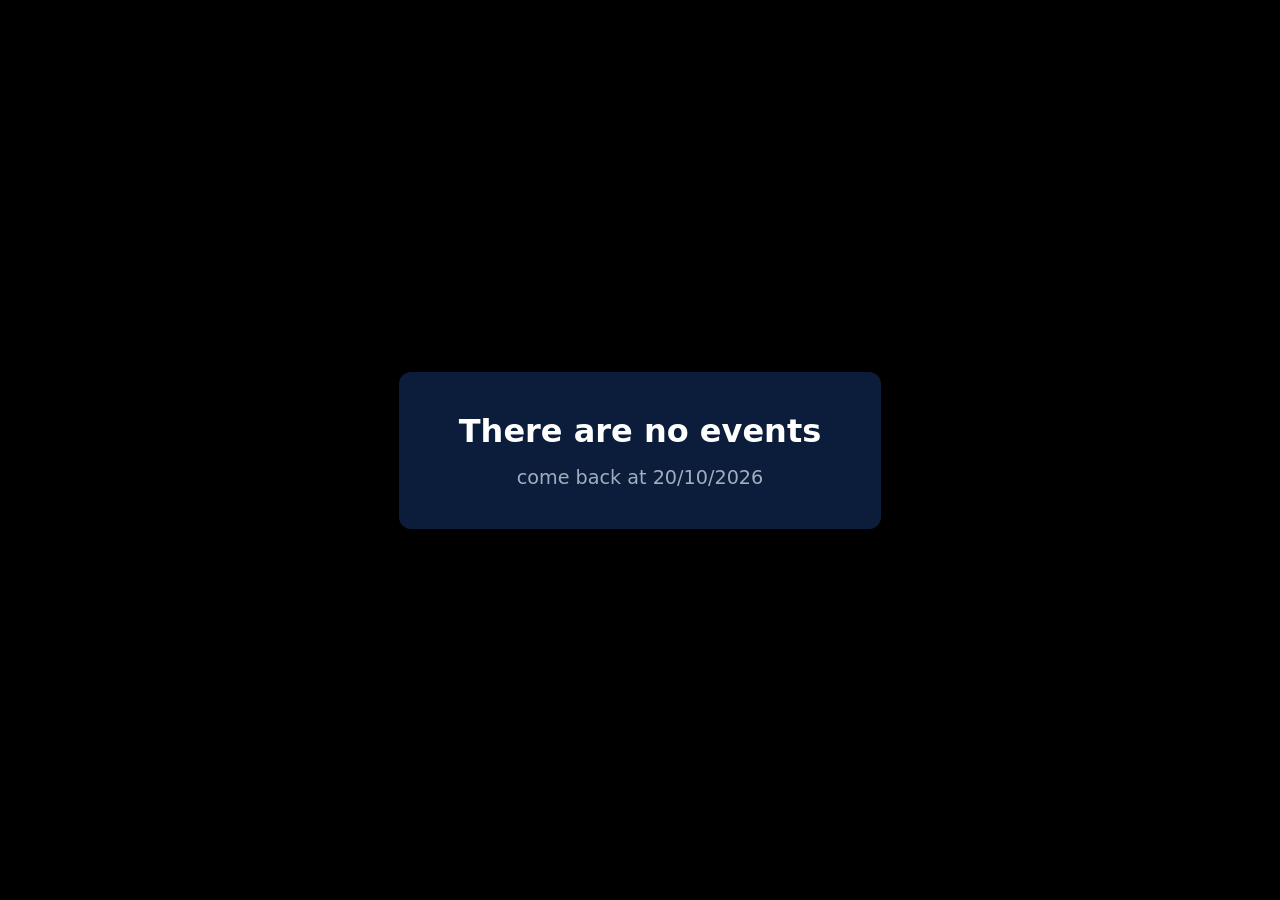
==== commit 66e893cc: "Add initial HTML structure for events page" ====
--- a/index.html
+++ b/index.html
@@ -3,207 +3,44 @@
 <head>
 <meta charset="UTF-8">
 <meta name="viewport" content="width=device-width, initial-scale=1.0">
-<title>BLOXGANG2.0 — Canteen Crew</title>
+<title>Events</title>
   <link rel="icon" type="image/png" href="favicon-180.png" />
 <style>
-  @import url('https://fonts.googleapis.com/css2?family=Archivo+Black&family=Space+Grotesk:wght@400;500;600;700&display=swap');
-
-  :root{
-    --ink:#171412;
-    --paper:#f2ede1;
-    --tray:#e7dcc4;
-    --mango:#f0a63a;
-    --chili:#d3452b;
-    --leaf:#4c6b3f;
-    --line:#171412;
+  body {
+    background-color: #000000;
+    color: #ffffff;
+    font-family: system-ui, -apple-system, sans-serif;
+    display: flex;
+    justify-content: center;
+    align-items: center;
+    min-height: 100vh;
+    margin: 0;
   }
-
-  *{box-sizing:border-box; margin:0; padding:0;}
-
-  body{
-    background:var(--paper);
-    color:var(--ink);
-    font-family:'Space Grotesk', sans-serif;
-    background-image:
-      radial-gradient(circle at 1px 1px, rgba(23,20,18,0.06) 1px, transparent 0);
-    background-size: 22px 22px;
+  .box {
+    background-color: #0b1d3a;
+    padding: 40px 60px;
+    border-radius: 12px;
+    text-align: center;
+    box-shadow: 0 10px 25px rgba(0, 0, 0, 0.5);
   }
-
-  .display{ font-family:'Archivo Black', sans-serif; text-transform:uppercase; letter-spacing:0.01em; }
-
-  /* ---------- NAV ---------- */
-  nav{
-    display:flex; justify-content:space-between; align-items:center;
-    padding:20px 6vw;
-    border-bottom:3px solid var(--line);
-    position:sticky; top:0; background:var(--paper); z-index:50;
+  h1 {
+    margin: 0 0 16px 0;
+    font-size: 2rem;
   }
-  .logo{ font-family:'Archivo Black'; font-size:1.3rem; letter-spacing:-0.02em; }
-  .logo span{ color:var(--chili); }
-  nav ul{ list-style:none; display:flex; gap:28px; font-weight:600; font-size:0.95rem; }
-  nav a{ color:var(--ink); text-decoration:none; }
-  nav a:hover{ color:var(--chili); }
-
-  /* ---------- HERO ---------- */
-  .hero{
-    padding:9vw 6vw 6vw;
-    display:grid; grid-template-columns:1.2fr 1fr; gap:40px; align-items:center;
-    border-bottom:3px solid var(--line);
-  }
-  .hero h1{
-    font-size:clamp(2.6rem, 6vw, 5rem);
-    line-height:0.95;
-  }
-  .hero h1 .hi{ color:var(--chili); }
-  .hero p{ margin-top:18px; font-size:1.15rem; max-width:46ch; }
-  .crew-row{ display:flex; gap:14px; margin-top:30px; flex-wrap:wrap; }
-  .crew-chip{
-    border:2px solid var(--line); padding:8px 16px; border-radius:100px;
-    font-weight:600; background:var(--tray);
-  }
-  .tray-art{
-    border:3px solid var(--line); background:var(--tray);
-    aspect-ratio:1/1; border-radius:14px; position:relative;
-    display:flex; align-items:center; justify-content:center;
-    box-shadow:8px 8px 0 var(--line);
-  }
-  .tray-art .stamp{
-    font-family:'Archivo Black'; font-size:1.4rem; text-align:center;
-    border:3px solid var(--line); border-radius:50%;
-    width:64%; aspect-ratio:1/1; display:flex; align-items:center; justify-content:center;
-    transform:rotate(-8deg); background:var(--paper); padding:20px; line-height:1.15;
-  }
-
-  section{ padding:70px 6vw; border-bottom:3px solid var(--line); }
-  .eyebrow{ font-weight:700; text-transform:uppercase; letter-spacing:0.12em; color:var(--chili); font-size:0.85rem; margin-bottom:10px; }
-  h2.display{ font-size:clamp(1.8rem,3.4vw,2.6rem); margin-bottom:36px; }
-
-  /* ---------- MENU BOARD (stationery + food) ---------- */
-  .board{ display:grid; grid-template-columns:repeat(auto-fit, minmax(230px,1fr)); gap:22px; }
-  .item{
-    border:2px solid var(--line); border-radius:10px; padding:20px;
-    background:var(--paper); position:relative; overflow:hidden;
-  }
-  .item::before{
-    content:""; position:absolute; top:0; left:0; width:6px; height:100%;
-    background:var(--tag-color, var(--mango));
-  }
-  .item .tag{
-    font-size:0.72rem; font-weight:700; text-transform:uppercase; letter-spacing:0.08em;
-    color:var(--tag-color, var(--mango)); margin-bottom:8px; display:block;
-  }
-  .item h3{ font-size:1.25rem; margin-bottom:4px; }
-  .item p{ font-size:0.9rem; opacity:0.75; }
-
-  .stationery .item{ --tag-color: var(--leaf); }
-  .food .item{ --tag-color: var(--chili); }
-
-  /* ---------- CANTEEN FIGHT ---------- */
-  .fight{
-    background:var(--ink); color:var(--paper); border-bottom:none;
-  }
-  .fight .eyebrow{ color:var(--mango); }
-  .fight-wrap{
-    display:grid; grid-template-columns:1fr 1fr; gap:50px; align-items:center;
-  }
-  .versus{
-    display:flex; align-items:center; justify-content:center; gap:24px;
-    font-family:'Archivo Black'; font-size:2.4rem;
-  }
-  .fighter{
-    border:3px solid var(--paper); border-radius:14px; padding:26px 18px;
-    text-align:center; width:150px; background:rgba(242,237,225,0.04);
-  }
-  .fighter .avatar{
-    width:64px; height:64px; border-radius:50%; border:3px solid var(--mango);
-    margin:0 auto 12px; display:flex; align-items:center; justify-content:center;
-    font-family:'Archivo Black'; font-size:1.4rem; color:var(--mango);
-  }
-  .vs-mark{ color:var(--chili); }
-  .fight-copy p{ font-size:1.05rem; line-height:1.6; opacity:0.9; margin-bottom:14px; }
-  .fight-copy ul{ margin-top:18px; padding-left:20px; line-height:1.8; }
-
-  footer{ padding:30px 6vw; text-align:center; font-size:0.85rem; opacity:0.7; }
-
-  @media (max-width:760px){
-    .hero{ grid-template-columns:1fr; }
-    .fight-wrap{ grid-template-columns:1fr; }
-    nav ul{ display:none; }
+  h3 {
+    margin: 0;
+    font-size: 1.2rem;
+    font-weight: 400;
+    color: #a0aec0;
   }
 </style>
 </head>
 <body>
 
-<nav>
-  <div class="logo">BLOX<span>GANG</span>2.0</div>
-  <ul>
-    <li><a href="#crew">Crew</a></li>
-    <li><a href="#stationery">Stationery</a></li>
-    <li><a href="#food">Canteen</a></li>
-    <li><a href="#fight">Canteen Fight</a></li>
-  </ul>
-</nav>
-
-<section class="hero">
-  <div>
-    <h1 class="display">The <span class="hi">canteen</span><br>runs on us.</h1>
-    <p>Pens for class, snacks for break, and bragging rights on the table. BLOXGANG2.0 is where the crew stocks up and settles scores.</p>
-    <div class="crew-row" id="crew">
-      <div class="crew-chip">👤 kshitiz</div>
-      <div class="crew-chip">👤 adhiraj</div>
-      <div class="crew-chip">👤 kshitiz</div>
-    </div>
-  </div>
-  <div class="tray-art">
-    <div class="stamp">CANTEEN<br>APPROVED</div>
-  </div>
-</section>
-
-<section class="stationery" id="stationery">
-  <div class="eyebrow">Pencil case</div>
-  <h2 class="display">Stationery counter</h2>
-  <div class="board">
-    <div class="item"><span class="tag">Pen</span><h3>Lumino Gel</h3><p>Smooth-writing gel pen, crew favorite for notes and doodles.</p></div>
-    <div class="item"><span class="tag">Pen</span><h3>Trimax</h3><p>Reliable everyday pen for exams and homework marathons.</p></div>
-    <div class="item"><span class="tag">Pencil</span><h3>Classic Pencil</h3><p>The basic that never lets you down.</p></div>
-  </div>
-</section>
-
-<section class="food" id="food">
-  <div class="eyebrow">Break time</div>
-  <h2 class="display">Canteen menu</h2>
-  <div class="board">
-    <div class="item"><span class="tag">Snack</span><h3>Momos</h3><p>Steamed, spicy chutney on the side.</p></div>
-    <div class="item"><span class="tag">Snack</span><h3>Vada Pav</h3><p>The Mumbai classic, quick and filling.</p></div>
-    <div class="item"><span class="tag">Meal</span><h3>Pav Bhaji</h3><p>Buttery mash with soft pav.</p></div>
-    <div class="item"><span class="tag">Snack</span><h3>Maggie</h3><p>Two-minute comfort food.</p></div>
-    <div class="item"><span class="tag">Meal</span><h3>Pasta</h3><p>Saucy and always a crowd-pleaser.</p></div>
-    <div class="item"><span class="tag">Meal</span><h3>Burger</h3><p>Stacked and ready to go.</p></div>
-  </div>
-</section>
-
-<section class="fight" id="fight">
-  <div class="eyebrow">Settle it here</div>
-  <h2 class="display">Canteen Fight</h2>
-  <div class="fight-wrap">
-    <div class="versus">
-      <div class="fighter"><div class="avatar">K</div>kshitiz</div>
-      <div class="vs-mark">VS</div>
-      <div class="fighter"><div class="avatar">A</div>adhiraj</div>
-    </div>
-    <div class="fight-copy">
-      <p>Two accounts, one tray. Canteen Fight is where crew members go head-to-head — pick your challenger, pick your snack of choice, and see who wins the table.</p>
-      <ul>
-        <li>Pick two accounts to face off</li>
-        <li>Choose a food item as the stakes</li>
-        <li>Crew votes or a quick match decides it</li>
-        <li>Winner gets the bragging rights (and the snack)</li>
-      </ul>
-    </div>
-  </div>
-</section>
-
-<footer>BLOXGANG2.0 — built by the crew, for the crew.</footer>
+<div class="box">
+  <h1>There are no events</h1>
+  <h3>come back at 20/10/2026</h3>
+</div>
 
 </body>
 </html>
